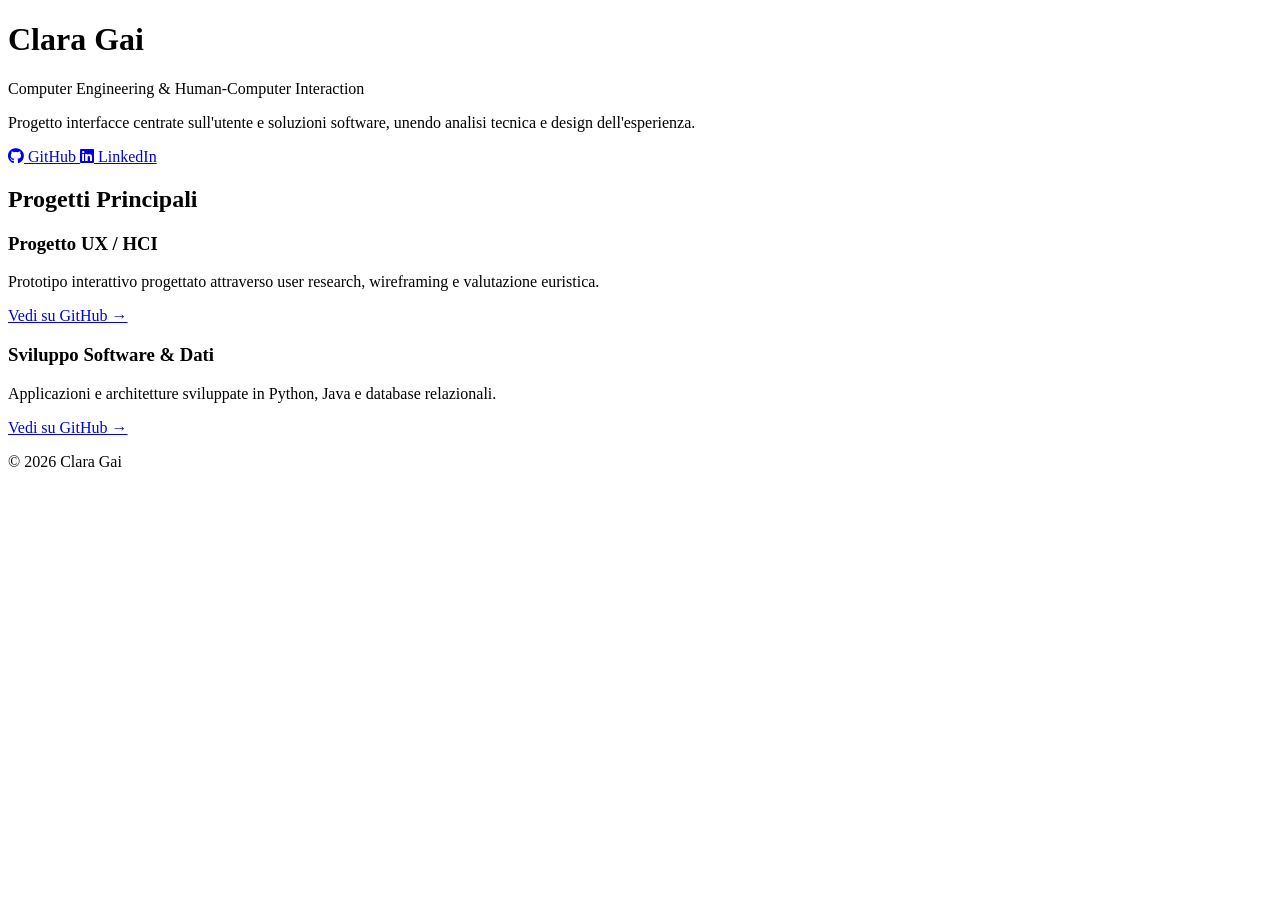
==== index.html @ 58297734 "Rename gemini-code-1795294959193.html to index.html" ====
<!DOCTYPE html>
<html lang="it">
<head>
  <meta charset="UTF-8">
  <meta name="viewport" content="width=device-width, initial-scale=1.0">
  <title>Clara Gai | Portfolio</title>
  <link rel="stylesheet" href="style.css">
  <!-- Icone FontAwesome per GitHub e LinkedIn -->
  <link rel="stylesheet" href="https://cdnjs.cloudflare.com/ajax/libs/font-awesome/6.5.1/css/all.min.css">
</head>
<body>
  <header class="hero">
    <div class="container">
      <h1>Clara Gai</h1>
      <p class="subtitle">Computer Engineering & Human-Computer Interaction</p>
      <p class="bio">
        Progetto interfacce centrate sull'utente e soluzioni software, unendo analisi tecnica e design dell'esperienza.
      </p>
      
      <div class="social-links">
        <a href="https://github.com/TUO-USERNAME" target="_blank" rel="noopener noreferrer" class="btn btn-github">
          <i class="fab fa-github"></i> GitHub
        </a>
        <a href="https://www.linkedin.com/in/TUO-PROFILO" target="_blank" rel="noopener noreferrer" class="btn btn-linkedin">
          <i class="fab fa-linkedin"></i> LinkedIn
        </a>
      </div>
    </div>
  </header>

  <main class="container">
    <section id="progetti">
      <h2>Progetti Principali</h2>
      <div class="grid">
        <article class="card">
          <h3>Progetto UX / HCI</h3>
          <p>Prototipo interattivo progettato attraverso user research, wireframing e valutazione euristica.</p>
          <a href="https://github.com/TUO-USERNAME/NOME-REPO" target="_blank" class="card-link">Vedi su GitHub →</a>
        </article>
        <article class="card">
          <h3>Sviluppo Software & Dati</h3>
          <p>Applicazioni e architetture sviluppate in Python, Java e database relazionali.</p>
          <a href="https://github.com/TUO-USERNAME/NOME-REPO" target="_blank" class="card-link">Vedi su GitHub →</a>
        </article>
      </div>
    </section>
  </main>

  <footer>
    <p>© 2026 Clara Gai</p>
  </footer>
</body>
</html>
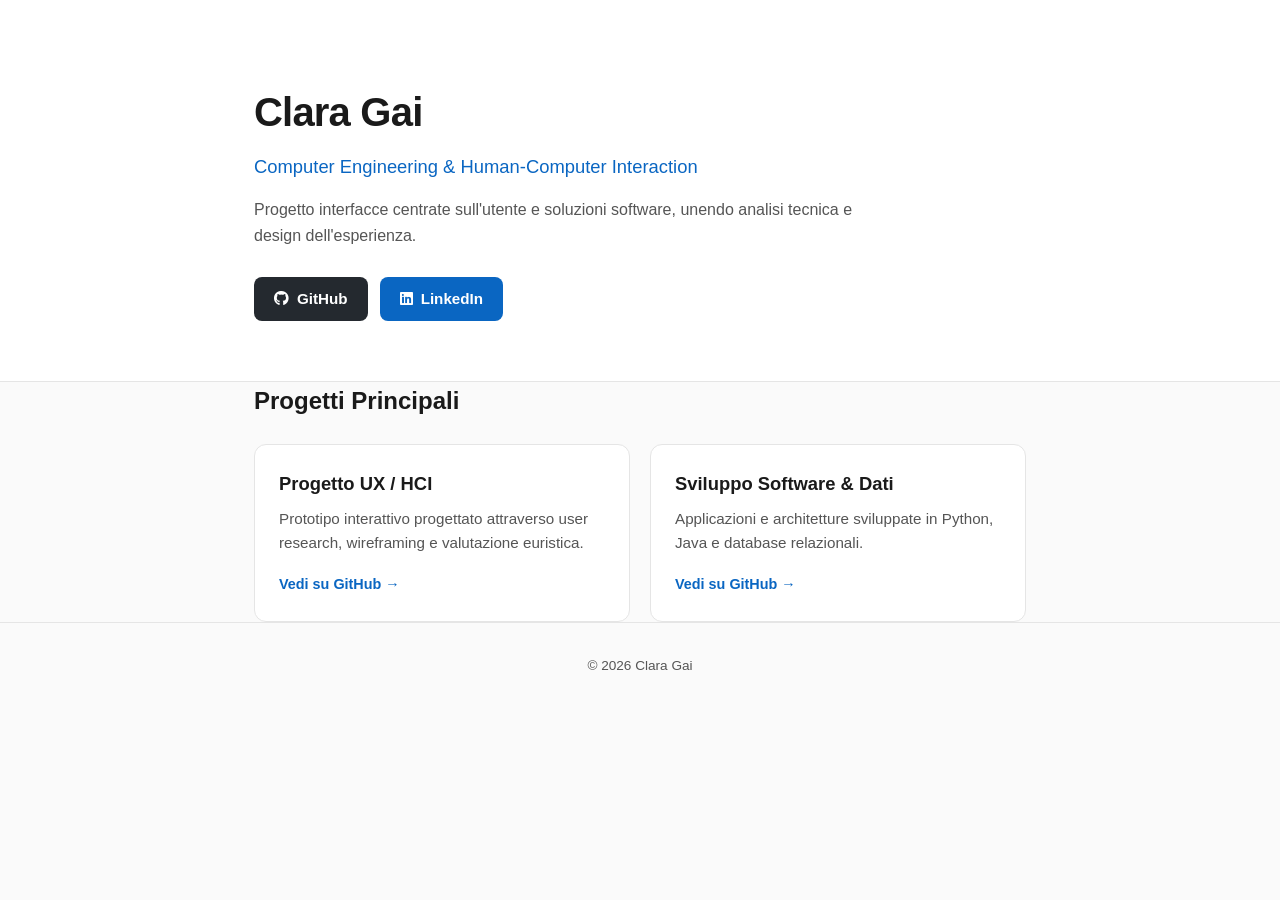
==== commit 7846c1b5: "Update index.html" ====
--- a/index.html
+++ b/index.html
@@ -18,10 +18,10 @@
       </p>
       
       <div class="social-links">
-        <a href="https://github.com/TUO-USERNAME" target="_blank" rel="noopener noreferrer" class="btn btn-github">
+        <a href="https://github.com/cclara18" target="_blank" rel="noopener noreferrer" class="btn btn-github">
           <i class="fab fa-github"></i> GitHub
         </a>
-        <a href="https://www.linkedin.com/in/TUO-PROFILO" target="_blank" rel="noopener noreferrer" class="btn btn-linkedin">
+        <a href="https://www.linkedin.com/in/clara-gai-b5b00326a" target="_blank" rel="noopener noreferrer" class="btn btn-linkedin">
           <i class="fab fa-linkedin"></i> LinkedIn
         </a>
       </div>
--- a/style.css
+++ b/style.css
@@ -0,0 +1,132 @@
+:root {
+  --bg: #fafafa;
+  --text: #1a1a1a;
+  --muted: #555555;
+  --card-bg: #ffffff;
+  --border: #e5e5e5;
+  --accent: #0a66c2;
+}
+
+* {
+  box-sizing: border-box;
+  margin: 0;
+  padding: 0;
+}
+
+body {
+  font-family: -apple-system, BlinkMacSystemFont, "Segoe UI", Roboto, sans-serif;
+  background-color: var(--bg);
+  color: var(--text);
+  line-height: 1.6;
+}
+
+.container {
+  max-width: 820px;
+  margin: 0 auto;
+  padding: 0 24px;
+}
+
+.hero {
+  padding: 80px 0 60px;
+  border-bottom: 1px solid var(--border);
+  background: var(--card-bg);
+}
+
+h1 {
+  font-size: 2.5rem;
+  letter-spacing: -0.02em;
+  margin-bottom: 8px;
+}
+
+.subtitle {
+  font-size: 1.15rem;
+  font-weight: 500;
+  color: var(--accent);
+  margin-bottom: 16px;
+}
+
+.bio {
+  color: var(--muted);
+  max-width: 600px;
+  margin-bottom: 28px;
+}
+
+.social-links {
+  display: flex;
+  gap: 12px;
+  flex-wrap: wrap;
+}
+
+.btn {
+  display: inline-flex;
+  align-items: center;
+  gap: 8px;
+  padding: 10px 20px;
+  border-radius: 8px;
+  text-decoration: none;
+  font-weight: 600;
+  font-size: 0.95rem;
+  transition: opacity 0.2s ease;
+}
+
+.btn:hover {
+  opacity: 0.85;
+}
+
+.btn-github {
+  background-color: #24292f;
+  color: #ffffff;
+}
+
+.btn-linkedin {
+  background-color: #0a66c2;
+  color: #ffffff;
+}
+
+main {
+  padding: 60px 0;
+}
+
+h2 {
+  font-size: 1.5rem;
+  margin-bottom: 24px;
+}
+
+.grid {
+  display: grid;
+  grid-template-columns: repeat(auto-fit, minmax(280px, 1fr));
+  gap: 20px;
+}
+
+.card {
+  background: var(--card-bg);
+  border: 1px solid var(--border);
+  border-radius: 12px;
+  padding: 24px;
+}
+
+.card h3 {
+  margin-bottom: 8px;
+  font-size: 1.15rem;
+}
+
+.card p {
+  color: var(--muted);
+  font-size: 0.95rem;
+  margin-bottom: 16px;
+}
+
+.card-link {
+  color: var(--accent);
+  text-decoration: none;
+  font-weight: 600;
+  font-size: 0.9rem;
+}
+
+footer {
+  text-align: center;
+  padding: 32px;
+  color: var(--muted);
+  font-size: 0.85rem;
+  border-top: 1px solid var(--border);
+}
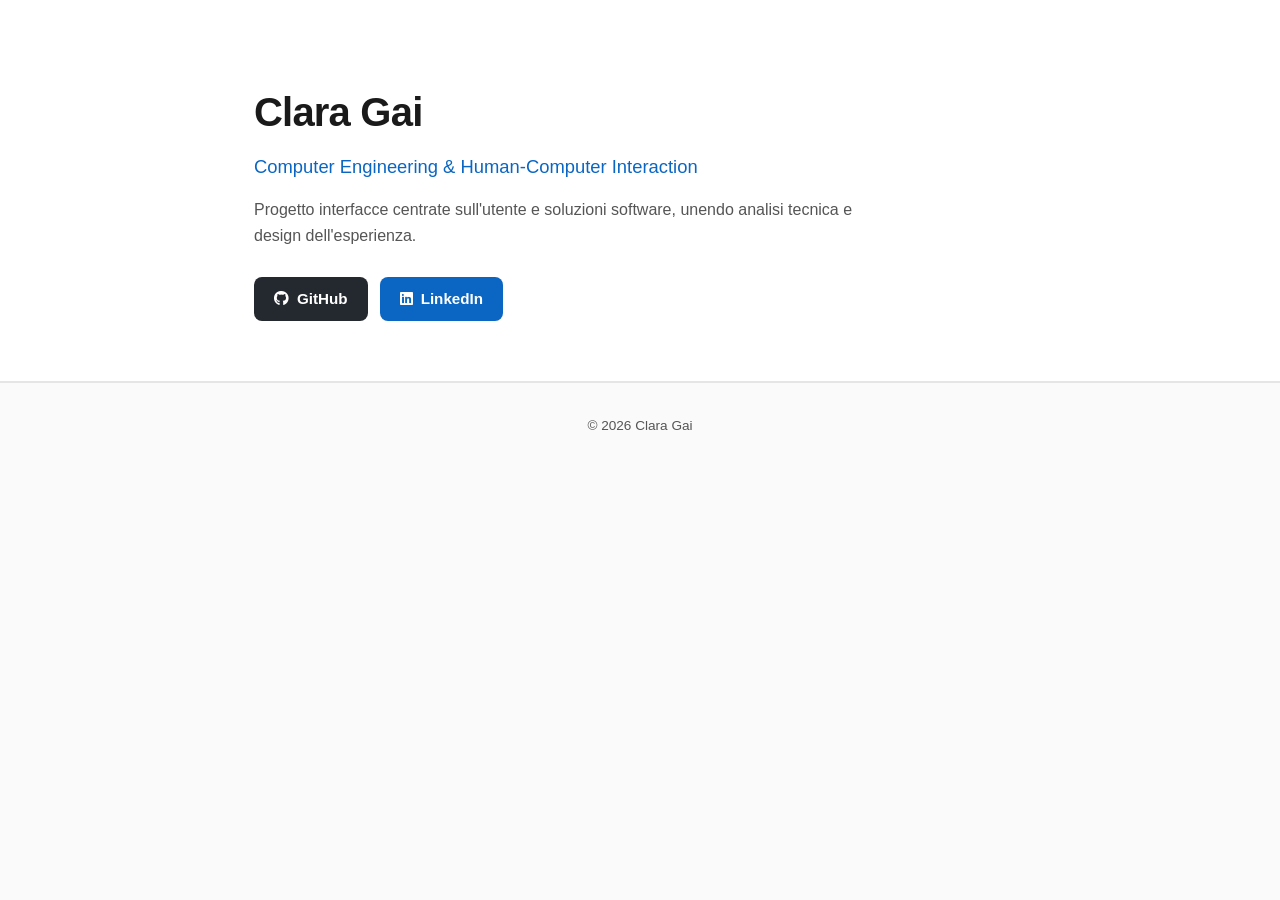
==== commit 0e0bbc27: "Update index.html" ====
--- a/index.html
+++ b/index.html
@@ -28,24 +28,6 @@
     </div>
   </header>
 
-  <main class="container">
-    <section id="progetti">
-      <h2>Progetti Principali</h2>
-      <div class="grid">
-        <article class="card">
-          <h3>Progetto UX / HCI</h3>
-          <p>Prototipo interattivo progettato attraverso user research, wireframing e valutazione euristica.</p>
-          <a href="https://github.com/TUO-USERNAME/NOME-REPO" target="_blank" class="card-link">Vedi su GitHub →</a>
-        </article>
-        <article class="card">
-          <h3>Sviluppo Software & Dati</h3>
-          <p>Applicazioni e architetture sviluppate in Python, Java e database relazionali.</p>
-          <a href="https://github.com/TUO-USERNAME/NOME-REPO" target="_blank" class="card-link">Vedi su GitHub →</a>
-        </article>
-      </div>
-    </section>
-  </main>
-
   <footer>
     <p>© 2026 Clara Gai</p>
   </footer>
